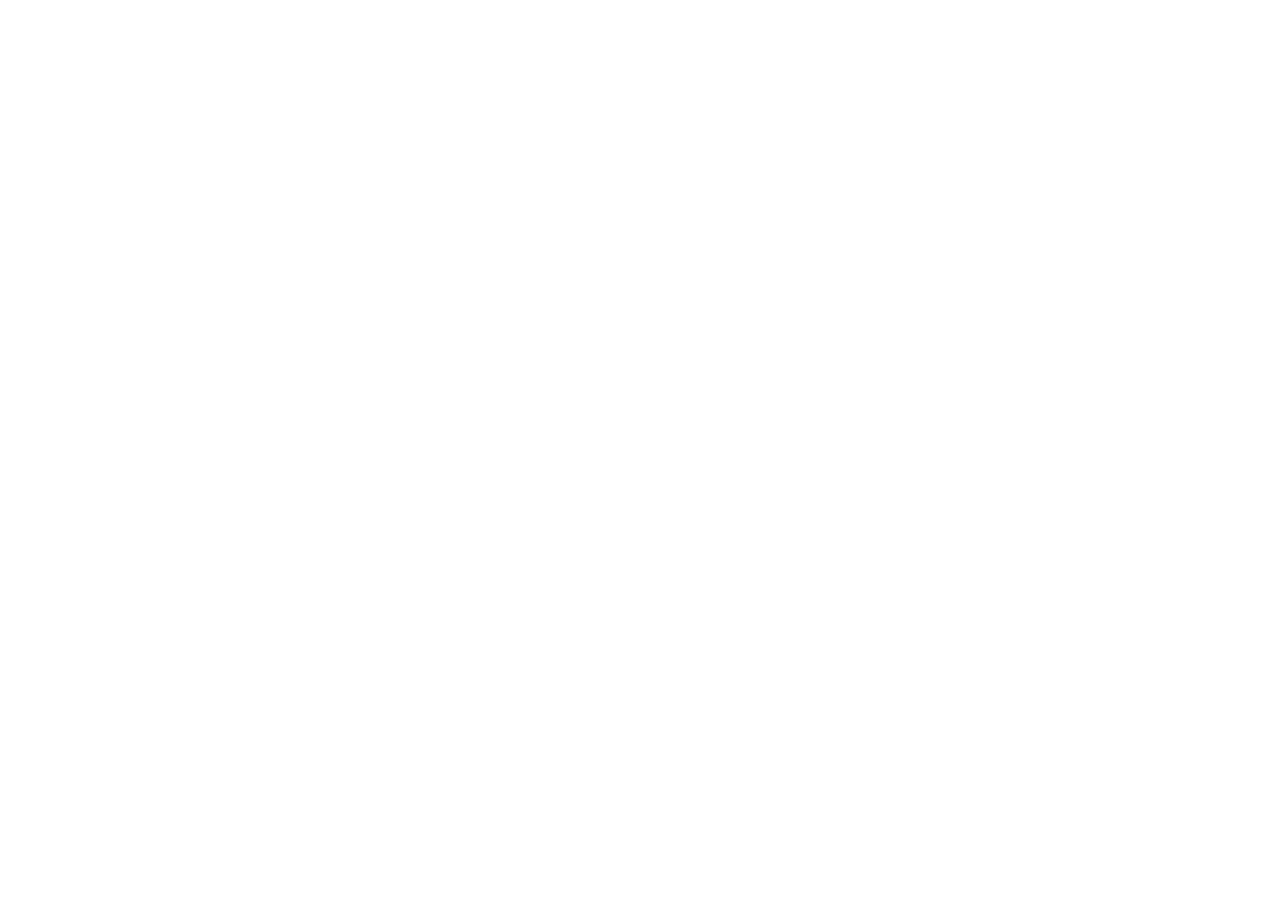
==== FrontEndStore_inicio/index.html @ dae8ca49 "first commit" ====
<!DOCTYPE html>
<html lang="en">
  <head>
    <meta charset="UTF-8" />
    <meta http-equiv="X-UA-Compatible" content="IE=edge" />
    <meta name="viewport" content="width=device-width, initial-scale=1.0" />
    <link rel="stylesheet" href="css/normalize.css" />
    <link rel="preconnect" href="https://fonts.googleapis.com" />
    <link rel="preconnect" href="https://fonts.gstatic.com" crossorigin />
    <link
      href="https://fonts.googleapis.com/css2?family=Staatliches&display=swap"
      rel="stylesheet"
    />
    <link rel="stylesheet" href="css/styles.css" />

    <title>Document</title>
  </head>
  <body></body>
</html>
---- FrontEndStore_inicio/css/styles.css ----
:root{

    --primario: #98D7C2;
    --primarioObscuro: #167D7F;
    --secundario: #FFF4BD;
    --secundarioObscuro: rgb(233, 287,2);
    --blanco:#FFF;
    --negro:#000;

    --fuentePrincipal:'Staatliches', cursive;


}

html {
    box-sizing: border-box;
  }
  *, *:before, *:after {
    box-sizing: inherit;
  }
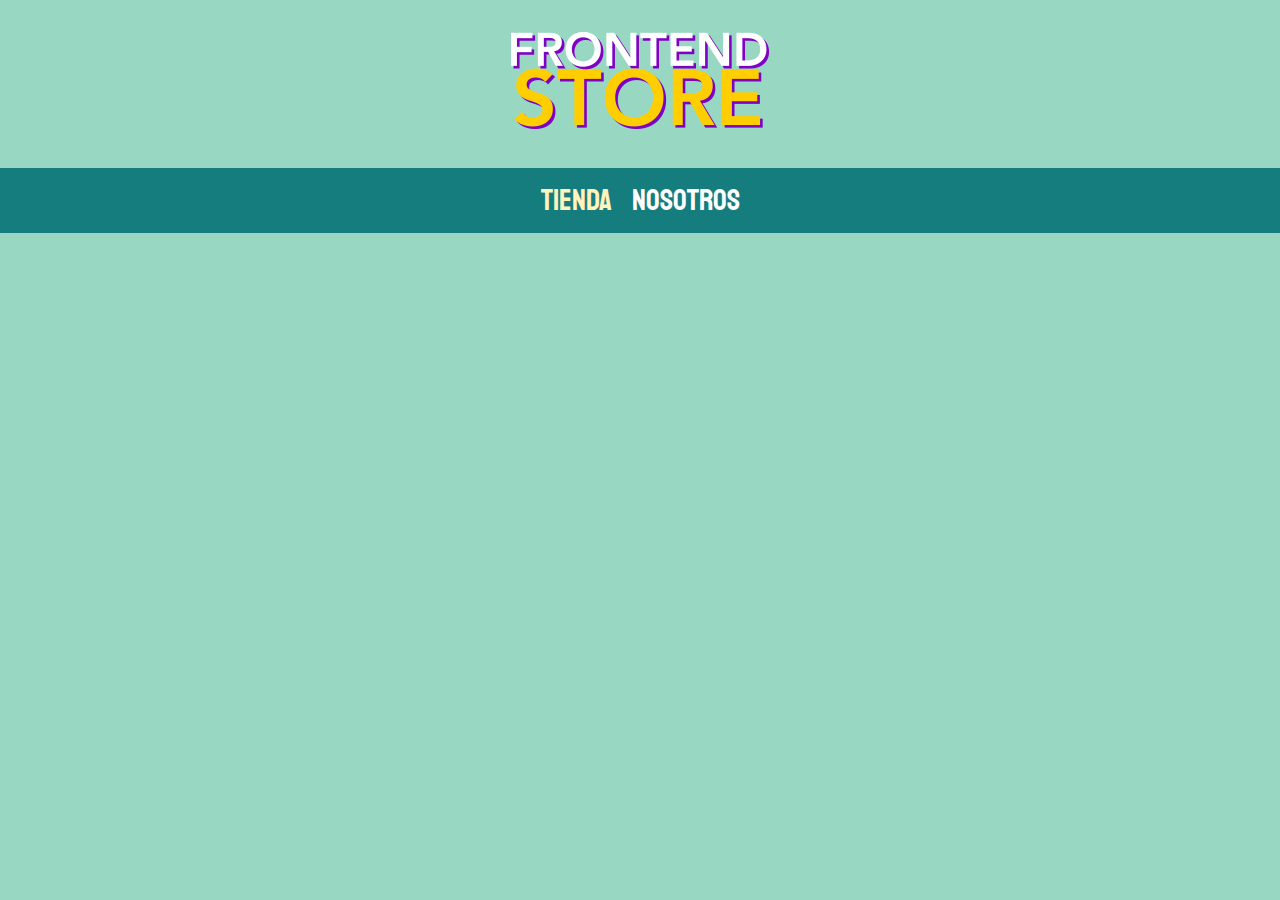
==== commit 65657534: "Actualizacion" ====
--- a/FrontEndStore_inicio/index.html
+++ b/FrontEndStore_inicio/index.html
@@ -1,19 +1,32 @@
 <!DOCTYPE html>
 <html lang="en">
-  <head>
+
+<head>
     <meta charset="UTF-8" />
     <meta http-equiv="X-UA-Compatible" content="IE=edge" />
     <meta name="viewport" content="width=device-width, initial-scale=1.0" />
     <link rel="stylesheet" href="css/normalize.css" />
     <link rel="preconnect" href="https://fonts.googleapis.com" />
     <link rel="preconnect" href="https://fonts.gstatic.com" crossorigin />
-    <link
-      href="https://fonts.googleapis.com/css2?family=Staatliches&display=swap"
-      rel="stylesheet"
-    />
+    <link href="https://fonts.googleapis.com/css2?family=Staatliches&display=swap" rel="stylesheet" />
     <link rel="stylesheet" href="css/styles.css" />
 
     <title>Document</title>
-  </head>
-  <body></body>
-</html>
+</head>
+
+<body>
+    <header class="header"><a href="index.html">
+            <img class="header__logo" src="/FrontEndStore_inicio//img/logo.png" alt="Logotipo">
+        </a></header>
+
+    <nav class="navegacion">
+        <a class="navegacion__enlace navegacion__enlace--activo" href="#">Tienda</a>
+        <a class="navegacion__enlace" href="#">Nosotros</a>
+    </nav>
+
+
+
+
+</body>
+
+</html>--- a/FrontEndStore_inicio/css/styles.css
+++ b/FrontEndStore_inicio/css/styles.css
@@ -1,20 +1,110 @@
-:root{
+:root {
 
     --primario: #98D7C2;
     --primarioObscuro: #167D7F;
     --secundario: #FFF4BD;
-    --secundarioObscuro: rgb(233, 287,2);
-    --blanco:#FFF;
-    --negro:#000;
+    --secundarioObscuro: rgb(233, 287, 2);
+    --blanco: #FFF;
+    --negro: #000;
 
-    --fuentePrincipal:'Staatliches', cursive;
+    --fuentePrincipal: 'Staatliches', cursive;
 
 
 }
 
 html {
     box-sizing: border-box;
-  }
-  *, *:before, *:after {
+    font-size: 62.5%
+        /* Esto nos permite que un REM sea igual a 10 px */
+}
+
+*,
+*:before,
+*:after {
     box-sizing: inherit;
-  }+}
+
+/* GLOBALES */
+
+body {
+    background-color: var(--primario);
+    font-size: 1.6rem;
+    line-height: 1.5;
+}
+
+p {
+    font-size: 1.8rem;
+    font-family: Arial, Helvetica, sans-serif;
+    color: var(--blanco);
+}
+
+a {
+    text-decoration: none;
+}
+
+img {
+    max-width: 100%;
+
+
+}
+
+.contenedor {
+    max-width: 120rem;
+    margin: 0 auto;
+}
+
+h1,
+h2,
+h3 {
+
+    text-align: center;
+    color: var(--secundario);
+    font-family: var(--fuentePrincipal);
+}
+
+h1 {
+    font-size: 4rem;
+
+}
+
+h2 {
+    font-size: 3.2rem;
+}
+
+h1 {
+    font-size: 2.4rem;
+}
+
+/* HEADER */
+
+.header {
+
+    display: flex;
+    justify-content: center;
+}
+
+.header__logo {
+    margin: 3.2rem 0;
+}
+
+/* NAVEGACION */
+
+.navegacion {
+    background-color: var(--primarioObscuro);
+    display: flex;
+    justify-content: center;
+    padding: 1rem 0;
+    gap: 2rem;
+}
+
+.navegacion__enlace {
+    font-family: var(--fuentePrincipal);
+    color: var(--blanco);
+    font-size: 3rem;
+
+}
+
+.navegacion__enlace--activo,
+.navegacion__enlace:hover {
+    color: var(--secundario);
+}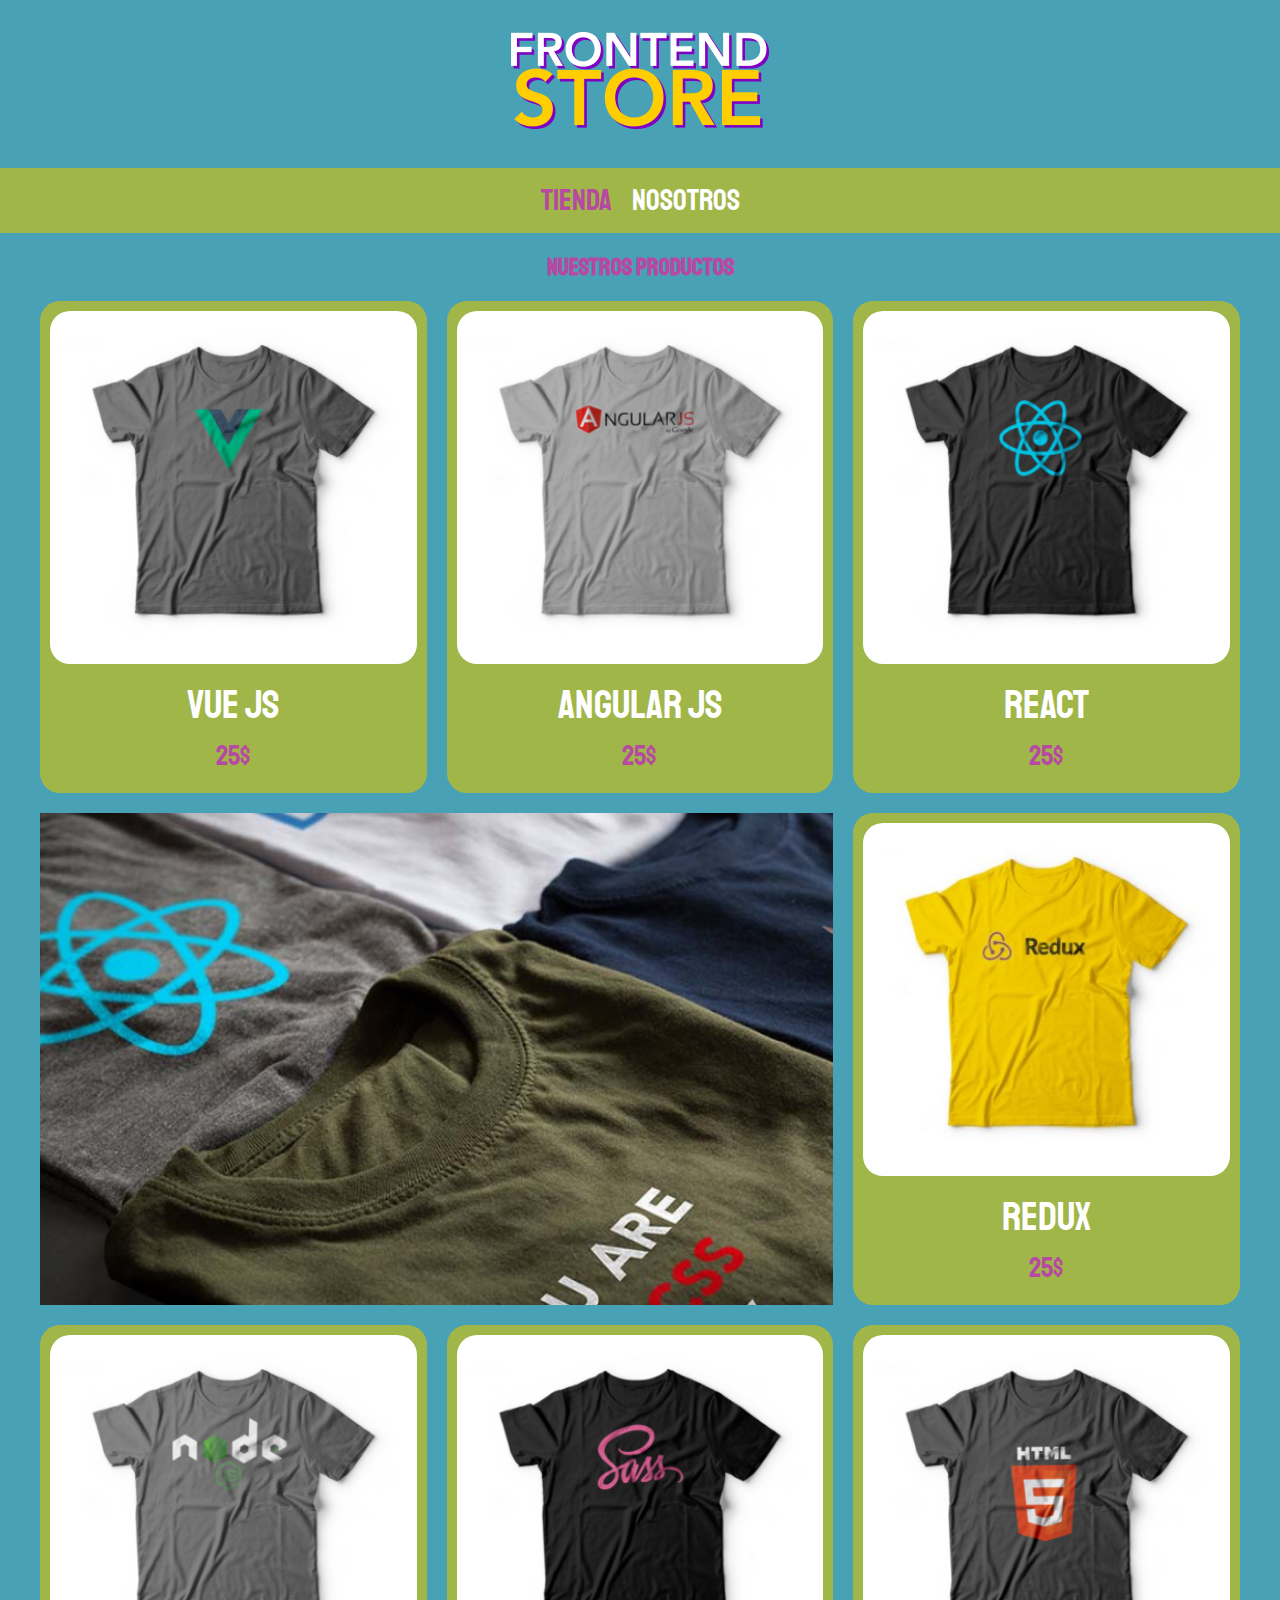
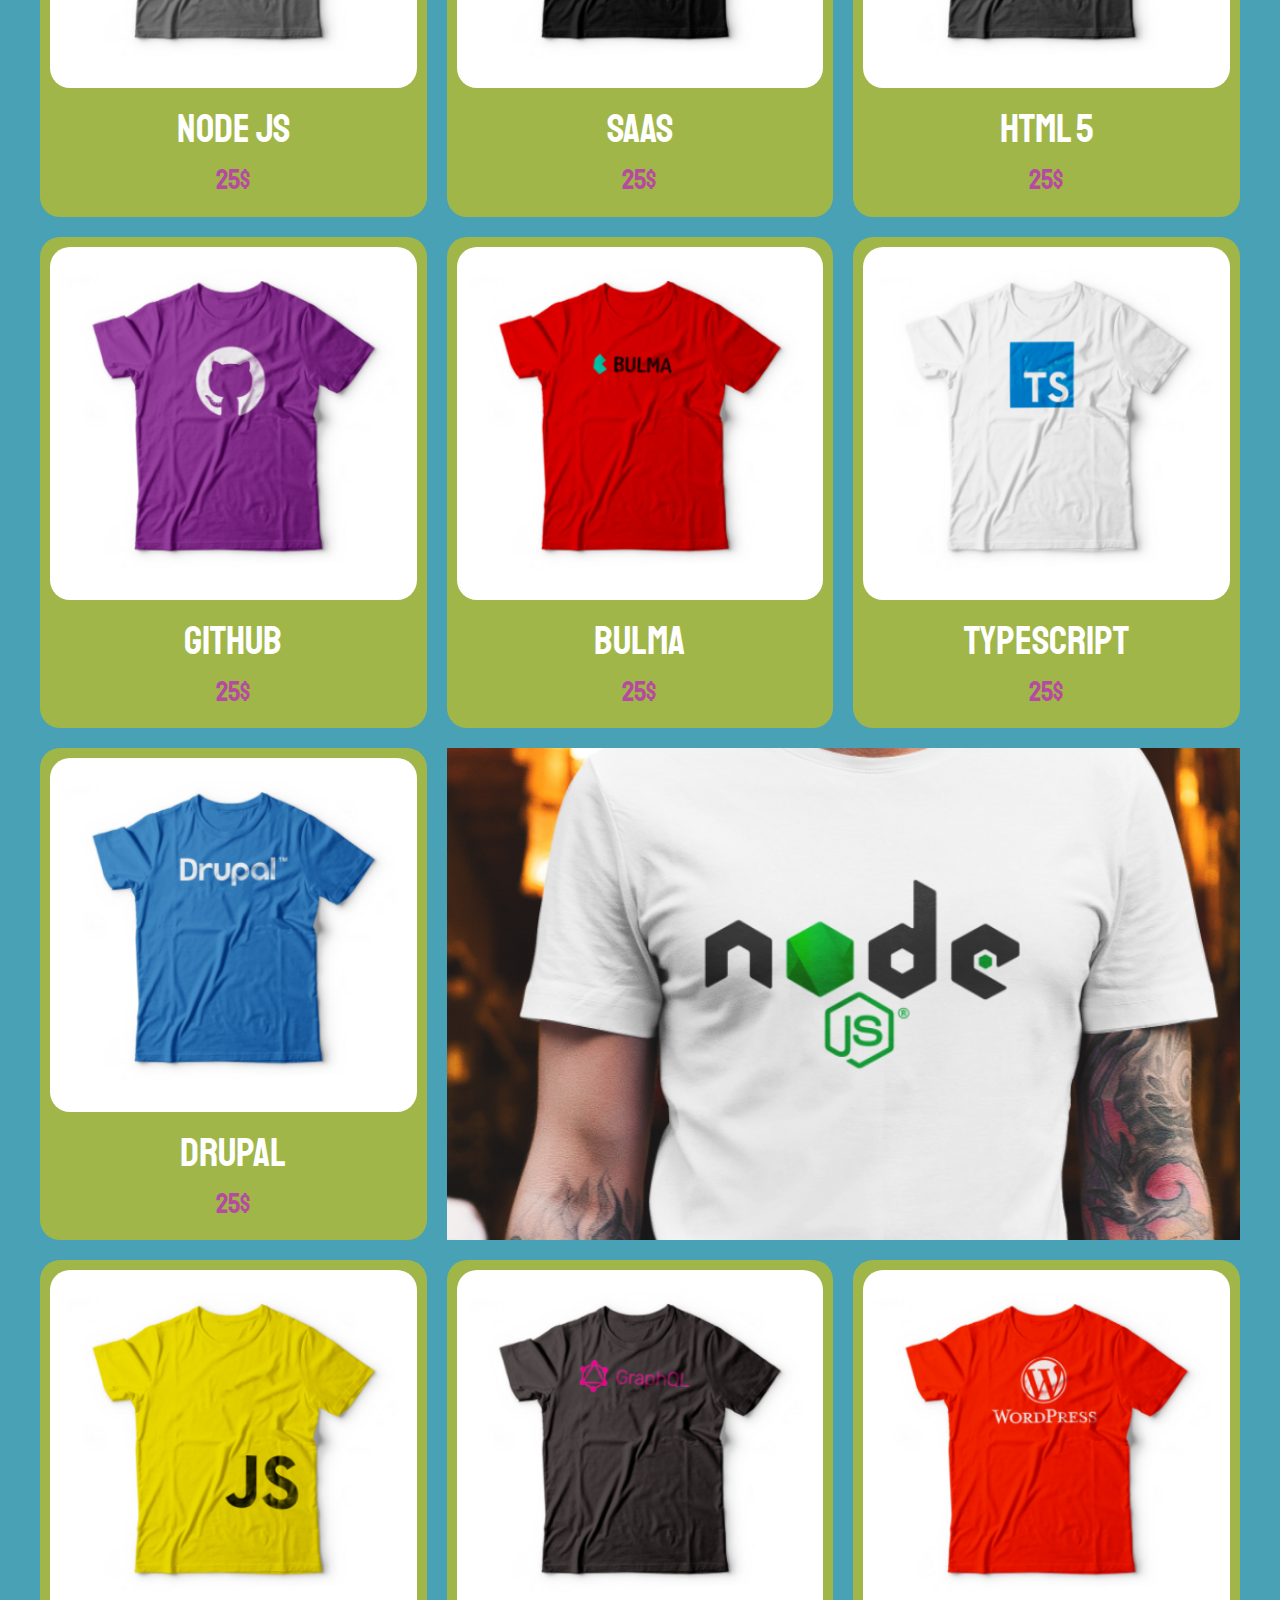
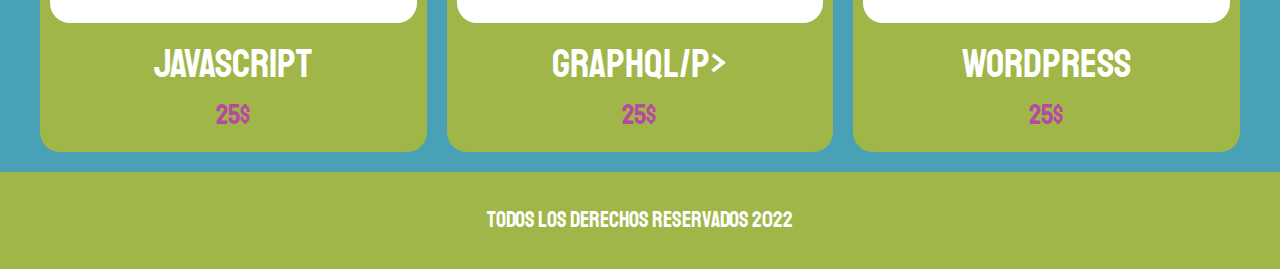
==== commit 378d3ac4: "pagina final" ====
--- a/FrontEndStore_inicio/index.html
+++ b/FrontEndStore_inicio/index.html
@@ -20,9 +20,167 @@
         </a></header>
 
     <nav class="navegacion">
-        <a class="navegacion__enlace navegacion__enlace--activo" href="#">Tienda</a>
-        <a class="navegacion__enlace" href="#">Nosotros</a>
+        <a class="navegacion__enlace navegacion__enlace--activo" href="index.html">Tienda</a>
+        <a class="navegacion__enlace" href="nosotros.html">Nosotros</a>
     </nav>
+
+    <main class="contenedor">
+        <h1>Nuestros Productos</h1>
+        <div class="grid">
+            <div class="producto">
+                <a href="producto.html">
+                    <img class="producto__imagen" src="/FrontEndStore_inicio/img/1.jpg" alt="Imagen Camisa">
+                    <div class="producto__informacion">
+                        <p class="producto__nombre">Vue JS</p>
+                        <p class="producto__precio">25$</p>
+                    </div>
+                </a>
+            </div>
+            <!--fin producto -->
+            <div class="producto">
+                <a href="producto.html">
+                    <img class="producto__imagen" src="/FrontEndStore_inicio/img/2.jpg" alt="Imagen Camisa">
+                    <div class="producto__informacion">
+                        <p class="producto__nombre">Angular JS</p>
+                        <p class="producto__precio">25$</p>
+                    </div>
+                </a>
+            </div>
+            <!--fin producto -->
+            <div class="producto">
+                <a href="producto.html">
+                    <img class="producto__imagen" src="/FrontEndStore_inicio/img/3.jpg" alt="Imagen Camisa">
+                    <div class="producto__informacion">
+                        <p class="producto__nombre">React</p>
+                        <p class="producto__precio">25$</p>
+                    </div>
+                </a>
+            </div>
+            <!--fin producto -->
+            <div class="producto">
+                <a href="producto.html">
+                    <img class="producto__imagen" src="/FrontEndStore_inicio/img/4.jpg" alt="Imagen Camisa">
+                    <div class="producto__informacion">
+                        <p class="producto__nombre">Redux</p>
+                        <p class="producto__precio">25$</p>
+                    </div>
+                </a>
+            </div>
+            <!--fin producto -->
+            <div class="producto">
+                <a href="producto.html">
+                    <img class="producto__imagen" src="/FrontEndStore_inicio/img/5.jpg" alt="Imagen Camisa">
+                    <div class="producto__informacion">
+                        <p class="producto__nombre">Node JS</p>
+                        <p class="producto__precio">25$</p>
+                    </div>
+                </a>
+            </div>
+            <!--fin producto -->
+            <div class="producto">
+                <a href="producto.html">
+                    <img class="producto__imagen" src="/FrontEndStore_inicio/img/6.jpg" alt="Imagen Camisa">
+                    <div class="producto__informacion">
+                        <p class="producto__nombre">SAAS</p>
+                        <p class="producto__precio">25$</p>
+                    </div>
+                </a>
+            </div>
+            <!--fin producto -->
+            <div class="producto">
+                <a href="producto.html">
+                    <img class="producto__imagen" src="/FrontEndStore_inicio/img/7.jpg" alt="Imagen Camisa">
+                    <div class="producto__informacion">
+                        <p class="producto__nombre">HTML 5</p>
+                        <p class="producto__precio">25$</p>
+                    </div>
+                </a>
+            </div>
+            <!--fin producto -->
+            <div class="producto">
+                <a href="producto.html">
+                    <img class="producto__imagen" src="/FrontEndStore_inicio/img/8.jpg" alt="Imagen Camisa">
+                    <div class="producto__informacion">
+                        <p class="producto__nombre">GitHub</p>
+                        <p class="producto__precio">25$</p>
+                    </div>
+                </a>
+            </div>
+            <!--fin producto -->
+            <div class="producto">
+                <a href="producto.html">
+                    <img class="producto__imagen" src="/FrontEndStore_inicio/img/9.jpg" alt="Imagen Camisa">
+                    <div class="producto__informacion">
+                        <p class="producto__nombre">Bulma</p>
+                        <p class="producto__precio">25$</p>
+                    </div>
+                </a>
+            </div>
+            <!--fin producto -->
+            <div class="producto">
+                <a href="producto.html">
+                    <img class="producto__imagen" src="/FrontEndStore_inicio/img/10.jpg" alt="Imagen Camisa">
+                    <div class="producto__informacion">
+                        <p class="producto__nombre">Typescript</p>
+                        <p class="producto__precio">25$</p>
+                    </div>
+                </a>
+            </div>
+            <!--fin producto -->
+            <div class="producto">
+                <a href="producto.html">
+                    <img class="producto__imagen" src="/FrontEndStore_inicio/img/11.jpg" alt="Imagen Camisa">
+                    <div class="producto__informacion">
+                        <p class="producto__nombre">Drupal</p>
+                        <p class="producto__precio">25$</p>
+                    </div>
+                </a>
+            </div>
+            <!--fin producto -->
+            <div class="producto">
+                <a href="producto.html">
+                    <img class="producto__imagen" src="/FrontEndStore_inicio/img/12.jpg" alt="Imagen Camisa">
+                    <div class="producto__informacion">
+                        <p class="producto__nombre">Javascript</p>
+                        <p class="producto__precio">25$</p>
+                    </div>
+                </a>
+            </div>
+            <!--fin producto -->
+            <div class="producto">
+                <a href="producto.html">
+                    <img class="producto__imagen" src="/FrontEndStore_inicio/img/13.jpg" alt="Imagen Camisa">
+                    <div class="producto__informacion">
+                        <p class="producto__nombre">GraphQL/p>
+                        <p class="producto__precio">25$</p>
+                    </div>
+                </a>
+            </div>
+            <!--fin producto -->
+            <div class="producto">
+                <a href="producto.html">
+                    <img class="producto__imagen" src="/FrontEndStore_inicio/img/14.jpg" alt="Imagen Camisa">
+                    <div class="producto__informacion">
+                        <p class="producto__nombre">Wordpress</p>
+                        <p class="producto__precio">25$</p>
+                    </div>
+                </a>
+            </div>
+            <!--fin producto -->
+
+            <div class="grafico grafico--camisas">
+
+            </div>
+            <div class="grafico grafico--node">
+
+            </div>
+        </div>
+
+    </main>
+
+    <footer class="footer">
+        <p class="footer__texto">Todos los derechos reservados 2022</p>
+    </footer>
 
 
 
--- a/FrontEndStore_inicio/css/styles.css
+++ b/FrontEndStore_inicio/css/styles.css
@@ -1,8 +1,8 @@
 :root {
 
-    --primario: #98D7C2;
-    --primarioObscuro: #167D7F;
-    --secundario: #FFF4BD;
+    --primario: #49A1B6;
+    --primarioObscuro: #A1B649;
+    --secundario: #B649A1;
     --secundarioObscuro: rgb(233, 287, 2);
     --blanco: #FFF;
     --negro: #000;
@@ -43,7 +43,8 @@
 }
 
 img {
-    max-width: 100%;
+    width: 100%;
+    border-radius: 2rem;
 
 
 }
@@ -85,6 +86,7 @@
 
 .header__logo {
     margin: 3.2rem 0;
+    border-radius: 0;
 }
 
 /* NAVEGACION */
@@ -107,4 +109,183 @@
 .navegacion__enlace--activo,
 .navegacion__enlace:hover {
     color: var(--secundario);
+}
+
+
+/* FOOTER */
+
+.footer {
+    background-color: var(--primarioObscuro);
+    padding: 1rem 0;
+    margin-top: 2rem;
+}
+
+.footer__texto {
+    font-family: var(--fuentePrincipal);
+    font-size: 2.2rem;
+    text-align: center;
+}
+
+/* GRID */
+
+.grid {
+    display: grid;
+    grid-template-columns: repeat(2, minmax(0, 1fr));
+    gap: 2rem;
+}
+
+@media (min-width:768px) {
+    .grid {
+
+        grid-template-columns: repeat(3, 1fr);
+    }
+}
+
+/* PRODUCTOS */
+
+.producto {
+    background-color: var(--primarioObscuro);
+    padding: 1rem;
+    border-radius: 2rem;
+}
+
+.producto__imagen {
+    width: 100%;
+}
+
+.producto__nombre {
+    font-size: 4rem;
+
+}
+
+.producto__precio {
+    font-size: 2.8rem;
+    color: var(--secundario)
+}
+
+.producto__nombre,
+.producto__precio {
+    font-family: var(--fuentePrincipal);
+    margin: 1rem;
+    text-align: center;
+    line-height: 1.2;
+}
+
+/* GRAFICOS*/
+
+.grafico {
+    min-height: 30rem;
+    background-repeat: no-repeat;
+    background-size: cover;
+    grid-column: 1/3;
+}
+
+.grafico--camisas {
+    grid-row: 2/3;
+    background-image: url(../img/grafico1.jpg);
+}
+
+.grafico--node {
+    background-image: url(../img/grafico2.jpg);
+
+    grid-row: 8/9;
+
+}
+
+@media (min-width:768px) {
+    .grafico--node {
+
+        grid-row: 5/6;
+        grid-column: 2/4;
+    }
+}
+
+/* NOSOTROS */
+
+.nosotros {
+    display: grid;
+    grid-template-rows: repeat(2, auto);
+}
+
+@media (min-width: 768px) {
+    .nosotros {
+        grid-template-columns: repeat(2, 1fr);
+        column-gap: 2rem;
+    }
+
+    .nosotros__imagen {
+        grid-column: 2/3;
+    }
+}
+
+.nosotros__imagen {
+    grid-row: 1/2;
+}
+
+/*BLOQUES*/
+
+.bloques {
+    display: grid;
+    grid-template-columns: repeat(2, 1fr);
+    gap: 2rem
+}
+
+.bloque {
+    text-align: center;
+}
+
+.bloque__titulo {
+    margin: 0;
+}
+
+@media (min-width: 768px) {
+    .bloques {
+        grid-template-columns: repeat(4, 1fr);
+    }
+
+    .bloque__imagen {
+        width: 70%;
+    }
+}
+
+/* CAMISA */
+
+@media (min-width: 768px) {
+    .camisa {
+        display: grid;
+        grid-template-columns: repeat(2, 1fr);
+        column-gap: 2rem;
+    }
+}
+
+.formulario__campo {
+    border: 1rem solid var(--primarioObscuro);
+    background-color: transparent;
+    color: var(--blanco);
+    font-size: 2rem;
+    font-family: Arial, Helvetica, sans-serif;
+    padding: 1rem;
+}
+
+.formulario__submit {
+    background-color: var(--secundario);
+    border: none;
+    font-size: 2rem;
+    font-family: var(--fuentePrincipal);
+    padding: 1rem;
+    border-radius: 0.5rem;
+    transition: background-color .3s ease;
+    grid-column: 1/3;
+}
+
+.formulario__submit:hover {
+    background-color: var(--primarioObscuro);
+    cursor: pointer;
+
+}
+
+.formulario {
+    display: grid;
+    grid-template-columns: repeat(2, minmax(0, 1fr));
+    gap: 2rem;
 }